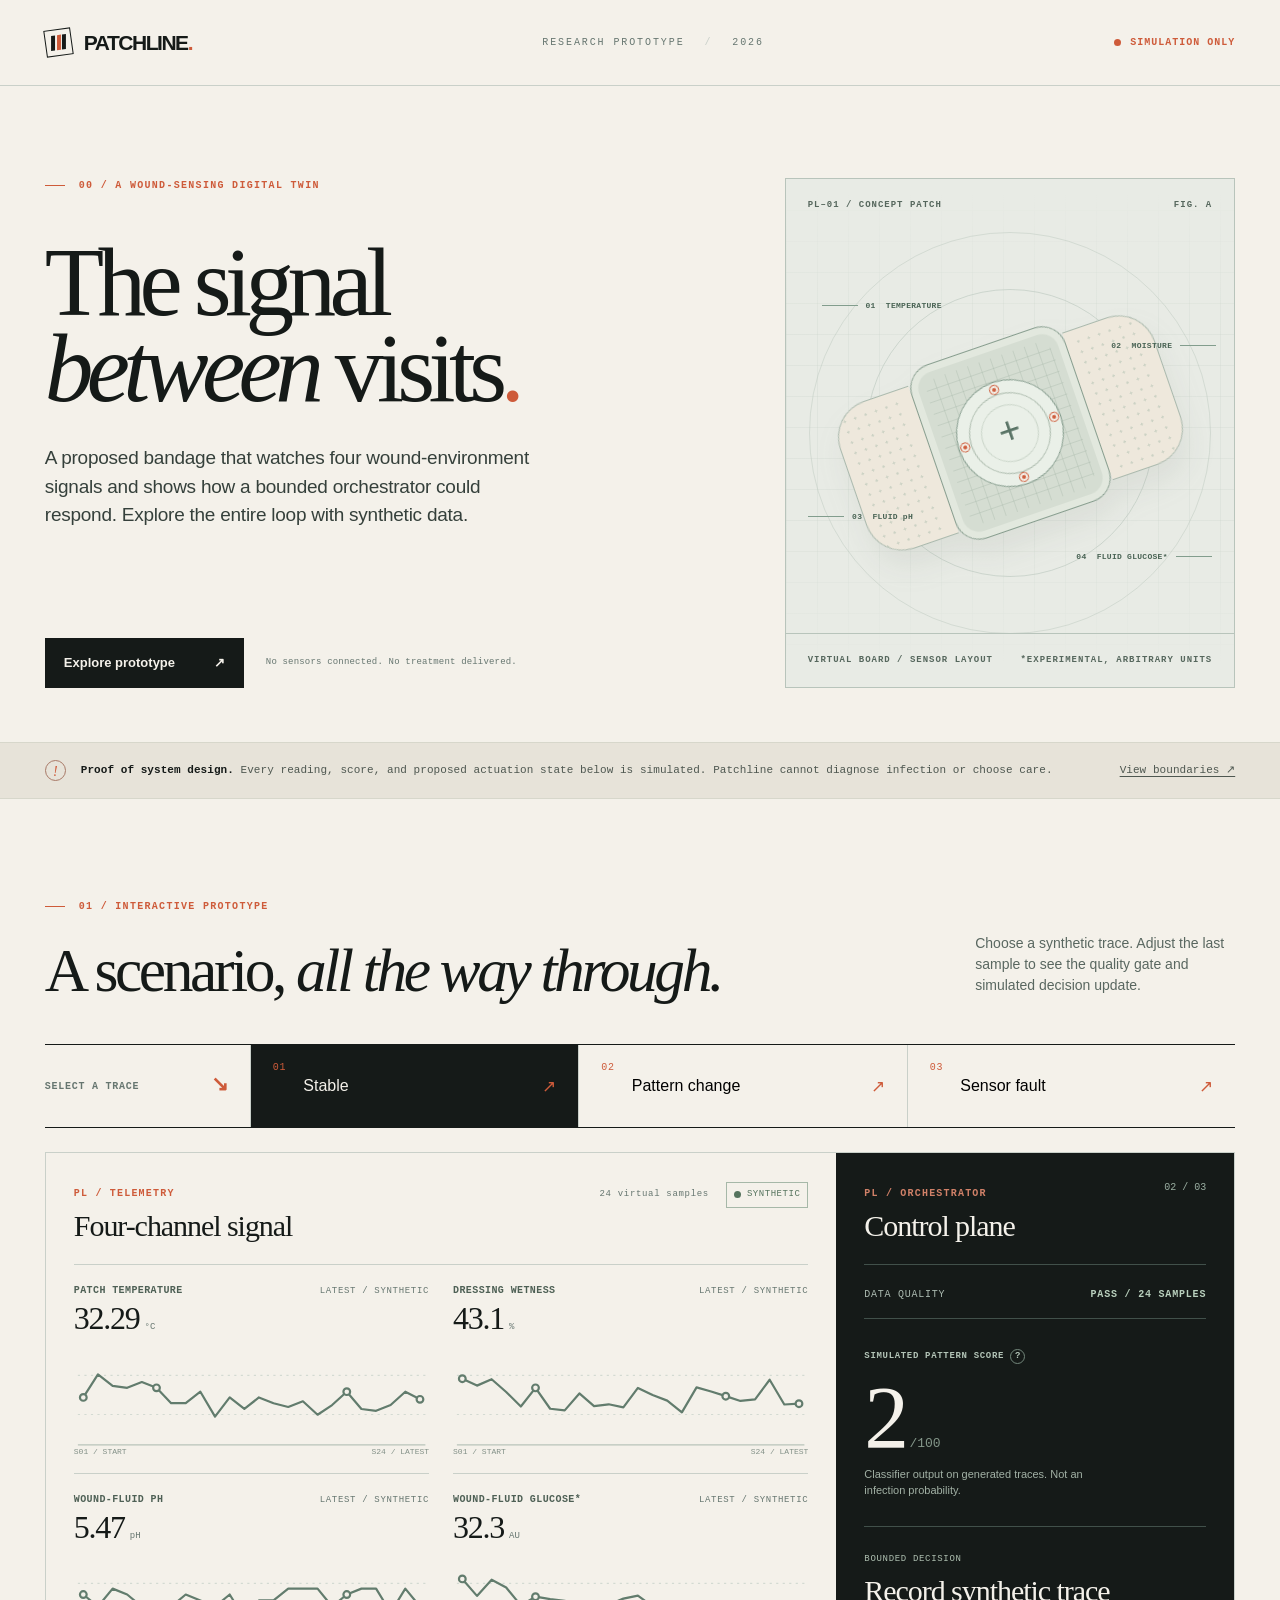
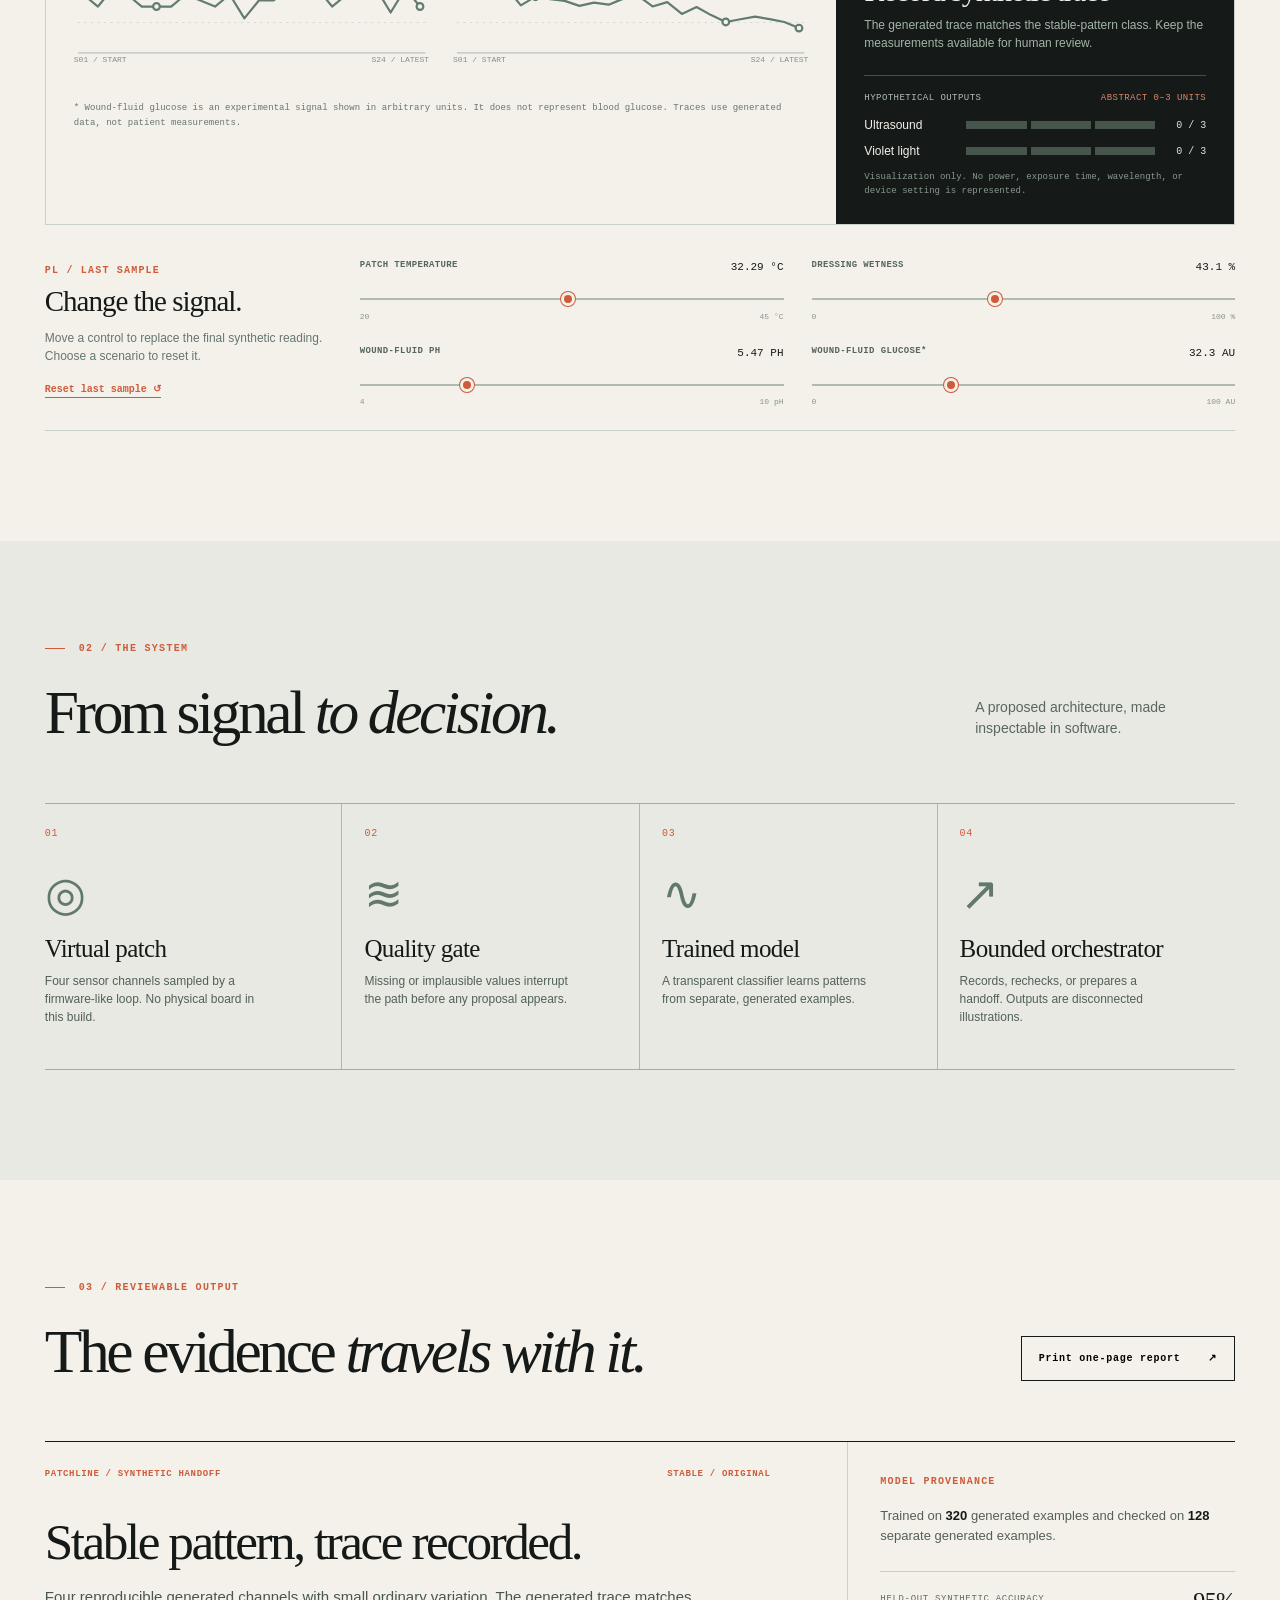
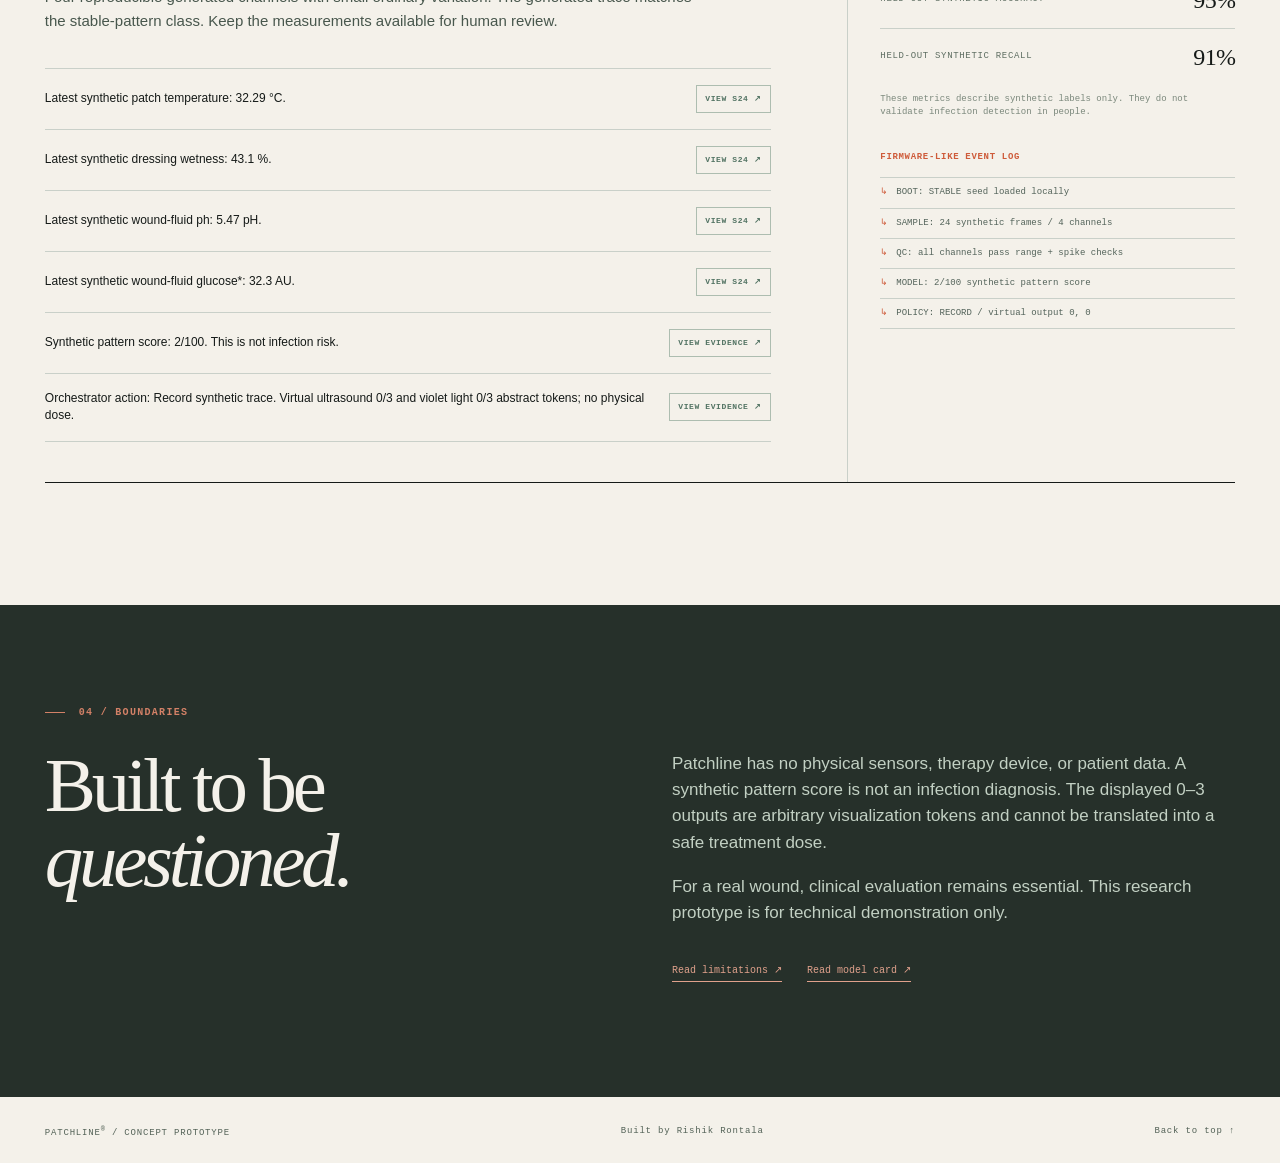
==== index.html @ 511e9a73 "Build Patchline simulated smart bandage prototype" ====
<!doctype html>
<html lang="en">
<head>
  <meta charset="utf-8">
  <meta name="viewport" content="width=device-width, initial-scale=1">
  <meta name="theme-color" content="#f4f1ea">
  <meta name="author" content="Rishik Rontala">
  <meta name="description" content="Patchline is an interactive, synthetic digital twin of a proposed smart bandage. Simulation only; no medical use.">
  <title>Patchline — The signal between visits</title>
  <link rel="stylesheet" href="./styles.css">
  <script type="module" src="./app.js"></script>
</head>
<body>
  <a class="skip-link" href="#main">Skip to prototype</a>
  <div class="page-shell">
    <header class="masthead" aria-label="Site header">
      <a class="brand" href="#top" aria-label="Patchline home"><span class="brand-mark" aria-hidden="true"><i></i><i></i><i></i></span><span>PATCHLINE<span class="brand-dot">.</span></span></a>
      <div class="masthead-center">RESEARCH PROTOTYPE <span aria-hidden="true">/</span> 2026</div>
      <div class="masthead-status"><span class="status-dot" aria-hidden="true"></span> SIMULATION ONLY</div>
    </header>

    <main id="main">
      <section id="top" class="hero" aria-labelledby="hero-title">
        <div class="hero-copy">
          <div class="section-index"><span class="index-bar"></span> 00 / A WOUND-SENSING DIGITAL TWIN</div>
          <h1 id="hero-title">The signal<br><em>between</em> visits<span class="period">.</span></h1>
          <p class="hero-lede">A proposed bandage that watches four wound-environment signals and shows how a bounded orchestrator could respond. Explore the entire loop with synthetic data.</p>
          <div class="hero-action-row">
            <a class="primary-link" href="#prototype">Explore prototype <span aria-hidden="true">↗</span></a>
            <span class="hero-fineprint">No sensors connected. No treatment delivered.</span>
          </div>
        </div>
        <div class="patch-panel" role="img" aria-label="Diagram of a conceptual smart bandage with four virtual sensor channels">
          <div class="patch-panel-head"><span>PL–01 / CONCEPT PATCH</span><span>FIG. A</span></div>
          <div class="patch-visual">
            <div class="patch-label patch-label-t"><span class="callout-line"></span><span>01&nbsp; TEMPERATURE</span></div>
            <div class="patch-label patch-label-m"><span class="callout-line"></span><span>02&nbsp; MOISTURE</span></div>
            <div class="patch-label patch-label-p"><span class="callout-line"></span><span>03&nbsp; FLUID pH</span></div>
            <div class="patch-label patch-label-g"><span class="callout-line"></span><span>04&nbsp; FLUID GLUCOSE*</span></div>
            <div class="patch-shape">
              <div class="patch-wing patch-wing-left"></div>
              <div class="patch-core">
                <div class="patch-core-grid"></div>
                <div class="patch-center">
                  <div class="patch-ring patch-ring-a"></div><div class="patch-ring patch-ring-b"></div>
                  <div class="patch-cross">+</div>
                  <span class="node node-t"></span><span class="node node-m"></span><span class="node node-p"></span><span class="node node-g"></span>
                </div>
              </div>
              <div class="patch-wing patch-wing-right"></div>
            </div>
          </div>
          <div class="patch-panel-foot"><span>VIRTUAL BOARD / SENSOR LAYOUT</span><span>*EXPERIMENTAL, ARBITRARY UNITS</span></div>
        </div>
      </section>

      <div class="safety-band"><span class="safety-sign">!</span><span><strong>Proof of system design.</strong> Every reading, score, and proposed actuation state below is simulated. Patchline cannot diagnose infection or choose care.</span><a href="#boundaries">View boundaries ↗</a></div>

      <section id="prototype" class="prototype-section" aria-labelledby="prototype-title">
        <div class="section-heading">
          <div><div class="section-index"><span class="index-bar"></span> 01 / INTERACTIVE PROTOTYPE</div><h2 id="prototype-title">A scenario, <em>all the way through.</em></h2></div>
          <p>Choose a synthetic trace. Adjust the last sample to see the quality gate and simulated decision update.</p>
        </div>

        <div class="scenario-bar" role="group" aria-label="Synthetic scenario">
          <div class="scenario-label">SELECT A TRACE <span>↘</span></div>
          <div class="scenario-controls">
            <button type="button" class="scenario-button" data-scenario="stable" aria-pressed="true"><span class="scenario-number">01</span><span>Stable</span><span class="scenario-arrow" aria-hidden="true">↗</span></button>
            <button type="button" class="scenario-button" data-scenario="change" aria-pressed="false"><span class="scenario-number">02</span><span>Pattern change</span><span class="scenario-arrow" aria-hidden="true">↗</span></button>
            <button type="button" class="scenario-button" data-scenario="fault" aria-pressed="false"><span class="scenario-number">03</span><span>Sensor fault</span><span class="scenario-arrow" aria-hidden="true">↗</span></button>
          </div>
        </div>

        <div class="workbench">
          <div class="trace-panel">
            <div class="module-header"><div><span class="module-id">PL / TELEMETRY</span><h3>Four-channel signal</h3></div><div class="module-header-right"><span id="sample-count">— samples</span><span class="live-tag"><span></span> SYNTHETIC</span></div></div>
            <div id="trace-grid" class="trace-grid" aria-live="polite"></div>
            <p class="module-caption">* Wound-fluid glucose is an experimental signal shown in arbitrary units. It does not represent blood glucose. Traces use generated data, not patient measurements.</p>
          </div>
          <aside class="decision-panel" aria-labelledby="decision-title">
            <div class="module-header module-header-dark"><div><span class="module-id">PL / ORCHESTRATOR</span><h3 id="decision-title">Control plane</h3></div><span class="decision-step">02 / 03</span></div>
            <div class="quality-row"><span>DATA QUALITY</span><strong id="quality-value">—</strong></div>
            <div class="score-block"><div class="score-label">SIMULATED PATTERN SCORE <button type="button" class="info-button" id="score-info" aria-label="What does simulated pattern score mean?" title="A score trained on synthetic traces; not an infection probability.">?</button></div><div class="score-value"><span id="score-value">—</span><span class="score-denominator">/100</span></div><p id="score-caption">Trained only on generated traces. Not an infection probability.</p></div>
            <div class="decision-outcome"><span class="decision-eyebrow">BOUNDED DECISION</span><h4 id="decision-label">Loading scenario…</h4><p id="decision-rationale">The quality gate runs before the simulated orchestrator.</p></div>
            <div class="virtual-outputs"><div class="virtual-outputs-head"><span>HYPOTHETICAL OUTPUTS</span><span>ABSTRACT 0–3 UNITS</span></div><div class="output-line"><span>Ultrasound</span><div class="level-track" id="ultrasound-track" aria-hidden="true"><i></i><i></i><i></i></div><strong id="ultrasound-value">0 / 3</strong></div><div class="output-line"><span>Violet light</span><div class="level-track" id="violet-track" aria-hidden="true"><i></i><i></i><i></i></div><strong id="violet-value">0 / 3</strong></div><p>Visualization only. No power, exposure time, wavelength, or device setting is represented.</p></div>
          </aside>
        </div>

        <div class="tuning-panel" aria-labelledby="tune-title"><div class="tuning-intro"><span class="module-id">PL / LAST SAMPLE</span><h3 id="tune-title">Change the signal.</h3><p>Move a control to replace the final synthetic reading. Choose a scenario to reset it.</p><button type="button" id="reset-controls" class="text-button">Reset last sample ↺</button></div><div id="manual-controls" class="manual-controls"></div></div>
      </section>

      <section class="pipeline-section" aria-labelledby="pipeline-title"><div class="section-heading compact"><div><div class="section-index"><span class="index-bar"></span> 02 / THE SYSTEM</div><h2 id="pipeline-title">From signal <em>to decision.</em></h2></div><p>A proposed architecture, made inspectable in software.</p></div><div class="pipeline-grid"><div class="pipeline-item"><span class="pipeline-num">01</span><div class="pipeline-icon">◎</div><h3>Virtual patch</h3><p>Four sensor channels sampled by a firmware-like loop. No physical board in this build.</p></div><div class="pipeline-item"><span class="pipeline-num">02</span><div class="pipeline-icon">≋</div><h3>Quality gate</h3><p>Missing or implausible values interrupt the path before any proposal appears.</p></div><div class="pipeline-item"><span class="pipeline-num">03</span><div class="pipeline-icon">∿</div><h3>Trained model</h3><p>A transparent classifier learns patterns from separate, generated examples.</p></div><div class="pipeline-item"><span class="pipeline-num">04</span><div class="pipeline-icon">↗</div><h3>Bounded orchestrator</h3><p>Records, rechecks, or prepares a handoff. Outputs are disconnected illustrations.</p></div></div></section>

      <section class="report-section" id="handoff" aria-labelledby="handoff-title"><div class="section-heading compact"><div><div class="section-index"><span class="index-bar"></span> 03 / REVIEWABLE OUTPUT</div><h2 id="handoff-title">The evidence <em>travels with it.</em></h2></div><button type="button" class="print-button" id="print-report">Print one-page report <span aria-hidden="true">↗</span></button></div><div class="report-layout"><div class="report-main"><div class="report-meta"><span>PATCHLINE / SYNTHETIC HANDOFF</span><span id="report-scenario">SCENARIO —</span></div><h3 id="report-headline">Awaiting scenario</h3><p id="report-summary">The handoff will summarize the generated readings and bounded decision.</p><div class="claim-list" id="claim-list"></div></div><aside class="report-side"><span class="module-id">MODEL PROVENANCE</span><p>Trained on <strong id="train-count">—</strong> generated examples and checked on <strong id="test-count">—</strong> separate generated examples.</p><div class="metric-row"><span>HELD-OUT SYNTHETIC ACCURACY</span><strong id="metric-accuracy">—</strong></div><div class="metric-row"><span>HELD-OUT SYNTHETIC RECALL</span><strong id="metric-recall">—</strong></div><p class="small-muted">These metrics describe synthetic labels only. They do not validate infection detection in people.</p><div class="event-log-title">FIRMWARE-LIKE EVENT LOG</div><ol id="event-log" class="event-log"></ol></aside></div></section>

      <section class="boundaries" id="boundaries"><div class="section-index"><span class="index-bar"></span> 04 / BOUNDARIES</div><div class="boundary-layout"><h2>Built to be<br><em>questioned.</em></h2><div><p>Patchline has no physical sensors, therapy device, or patient data. A synthetic pattern score is not an infection diagnosis. The displayed 0–3 outputs are arbitrary visualization tokens and cannot be translated into a safe treatment dose.</p><p>For a real wound, clinical evaluation remains essential. This research prototype is for technical demonstration only.</p><div class="boundary-links"><a href="./LIMITATIONS.md">Read limitations ↗</a><a href="./MODEL_CARD.md">Read model card ↗</a></div></div></div></section>
    </main>
    <footer class="footer"><span>PATCHLINE<sup>®</sup> / CONCEPT PROTOTYPE</span><span>Built by Rishik Rontala</span><a href="#top">Back to top ↑</a></footer>
  </div>
</body>
</html>
---- styles.css ----
:root{--paper:#f4f1ea;--ink:#151a18;--muted:#667670;--rule:#c9d0c9;--signal:#ce5b3a;--red:#a74236;--green:#627c6d;--panel:#e9eae2;--serif:"Iowan Old Style","Baskerville","Times New Roman",serif;--sans:"Helvetica Neue",Arial,sans-serif;--mono:"SFMono-Regular",Menlo,Monaco,Consolas,monospace}
*{box-sizing:border-box}
html{scroll-behavior:smooth}
body{margin:0;color:var(--ink);background:var(--paper);font-family:var(--sans);-webkit-font-smoothing:antialiased}
button,input{font:inherit}
button{cursor:pointer}
a{color:inherit;text-decoration:none}
a:hover{text-decoration:none}
:focus-visible{outline:2px solid var(--signal);outline-offset:4px}
::selection{background:#d9a690;color:var(--ink)}
.page-shell{max-width:1720px;margin:auto;overflow:hidden}
.skip-link{position:absolute;top:-60px;left:20px;padding:10px;background:var(--ink);color:white;z-index:100}
.skip-link:focus{top:10px}
.masthead{height:86px;padding:0 3.5vw;display:flex;align-items:center;justify-content:space-between;border-bottom:1px solid var(--rule)}
.brand{display:flex;align-items:center;gap:12px;font-family:var(--sans);font-size:21px;font-weight:800;letter-spacing:-.07em}
.brand-dot{color:var(--signal)}
.brand-mark{width:27px;height:27px;border:1px solid var(--ink);display:grid;grid-template-columns:repeat(3,1fr);align-items:center;gap:2px;padding:5px;transform:rotate(-8deg)}
.brand-mark i{background:var(--ink);height:100%;transform:skew(-8deg)}
.brand-mark i:nth-child(2){background:var(--signal)}
.masthead-center,.masthead-status,.section-index,.patch-panel-head,.patch-panel-foot,.hero-fineprint,.safety-band,.scenario-label,.scenario-number,.module-id,.module-header-right,.module-caption,.quality-row,.score-label,.decision-eyebrow,.virtual-outputs-head,.virtual-outputs>p,.pipeline-num,.report-meta,.metric-row,.event-log-title,.small-muted,.footer,.manual-control label,.manual-value,.trace-unit,.trace-meta,.trace-axis,.claim-source,.live-tag,.print-button,.text-button{font-family:var(--mono);font-size:10px;font-weight:500;line-height:1.5;letter-spacing:.075em}
.masthead-center{color:var(--muted);letter-spacing:.19em}
.masthead-center span{padding:0 12px;color:var(--rule)}
.masthead-status{display:flex;align-items:center;gap:9px;color:var(--signal);font-weight:700;letter-spacing:.1em}
.status-dot,.live-tag span{width:7px;height:7px;border-radius:50%;background:currentColor;display:inline-block}
.hero{padding:92px 3.5vw 54px;display:grid;grid-template-columns:minmax(0,1.2fr) minmax(390px,.8fr);gap:5vw;min-height:656px}
.hero-copy{position:relative;display:flex;flex-direction:column;align-items:flex-start;min-width:0}
.section-index{display:flex;align-items:center;gap:14px;color:var(--signal);font-weight:700;letter-spacing:.13em}
.index-bar{display:block;width:20px;height:1px;background:currentColor}
.hero h1{font-family:var(--serif);font-weight:400;font-size:clamp(64px,7.6vw,125px);letter-spacing:-.068em;line-height:.88;margin:47px 0 33px}
.hero h1 em,.section-heading h2 em,.boundary-layout h2 em{font-weight:400}
.period{color:var(--signal)}
.hero-lede{font-size:19px;line-height:1.5;max-width:510px;margin:0;color:#35403b;letter-spacing:-.013em}
.hero-action-row{margin-top:auto;padding-top:44px;display:flex;gap:22px;align-items:center;flex-wrap:wrap}
.primary-link{background:var(--ink);color:var(--paper);padding:17px 19px 18px;min-width:199px;display:flex;justify-content:space-between;align-items:center;font-size:13px;font-weight:600;transition:background .2s ease,transform .2s ease}
.primary-link:hover{background:var(--signal);transform:translateY(-2px)}
.hero-fineprint{color:var(--muted);font-size:9px;letter-spacing:.02em}
.patch-panel{position:relative;min-height:480px;min-width:0;background:#e8ebe5;border:1px solid #b8c4bb;display:flex;flex-direction:column;overflow:hidden}
.patch-panel:before{content:"";position:absolute;inset:0;background-image:linear-gradient(#c7d2c944 1px,transparent 1px),linear-gradient(90deg,#c7d2c944 1px,transparent 1px);background-size:31px 31px;mask-image:linear-gradient(to bottom,transparent 3%,black 30%,black 68%,transparent 95%);pointer-events:none}
.patch-panel-head,.patch-panel-foot{position:relative;z-index:2;display:flex;justify-content:space-between;padding:20px 22px;color:#56675d;font-size:9px;font-weight:700;letter-spacing:.11em}
.patch-panel-foot{margin-top:auto;border-top:1px solid #b8c4bb;align-items:center}
.patch-visual{position:relative;min-height:380px;flex:1;display:flex;align-items:center;justify-content:center}
.patch-visual:before,.patch-visual:after{content:"";position:absolute;border:1px solid #bec9c0;border-radius:50%;width:400px;height:400px;opacity:.5}
.patch-visual:after{width:286px;height:286px;opacity:.65}
.patch-shape{width:clamp(250px,26vw,372px);height:190px;position:relative;display:flex;align-items:center;filter:drop-shadow(0 18px 14px #64736819);transform:rotate(-19deg);z-index:1}
.patch-wing{height:156px;flex:1;background:#eee8dc;border:1px solid #aab9ad;position:relative;z-index:1}
.patch-wing:before{content:"";position:absolute;inset:7px;background-image:radial-gradient(#b9c6b7 1px,transparent 1.1px);background-size:11px 11px;opacity:.65}
.patch-wing-left{border-radius:38px 0 0 38px;border-right:0}
.patch-wing-right{border-radius:0 38px 38px 0;border-left:0}
.patch-core{width:49%;height:184px;flex:none;border-radius:25px;background:#d5ddd2;border:1px solid #879d8e;position:relative;z-index:2;display:flex;align-items:center;justify-content:center;box-shadow:inset 0 0 0 7px #e2e8de}
.patch-core-grid{position:absolute;inset:14px;border-radius:16px;background:repeating-linear-gradient(0deg,transparent 0 11px,#9eb2a150 11px 12px),repeating-linear-gradient(90deg,transparent 0 11px,#9eb2a150 11px 12px)}
.patch-center{width:108px;height:108px;background:#eaf0e8;border:1px solid #809889;border-radius:50%;position:relative;display:flex;align-items:center;justify-content:center}
.patch-ring{position:absolute;border-radius:50%;border:1px solid #a9b8aa;inset:12px}.patch-ring-b{inset:24px;border-color:#cad5c9}
.patch-cross{font-family:var(--mono);font-size:38px;color:#597365;font-weight:200;line-height:1}
.node{position:absolute;width:8px;height:8px;background:var(--signal);border:2px solid #f3f1e9;border-radius:50%;box-shadow:0 0 0 1px var(--signal)}
.node-t{top:3px;left:48px}.node-m{bottom:3px;left:48px}.node-p{left:2px;top:48px}.node-g{right:2px;top:48px}
.patch-label{position:absolute;z-index:3;display:flex;gap:8px;align-items:center;color:#496354;font-family:var(--mono);font-size:8px;font-weight:700;letter-spacing:.035em;white-space:nowrap}
.callout-line{width:36px;height:1px;background:#829d8d}
.patch-label-t{top:17%;left:8%}.patch-label-m{top:27%;right:4%;flex-direction:row-reverse}.patch-label-p{bottom:28%;left:5%}.patch-label-g{bottom:18%;right:5%;flex-direction:row-reverse}
.safety-band{padding:17px 3.5vw;display:flex;align-items:center;gap:15px;background:#e7e3d9;border-top:1px solid #d7d7cb;border-bottom:1px solid #d7d7cb;color:#4e5750;letter-spacing:.005em;font-size:11px}
.safety-band strong{color:var(--ink)}.safety-band a{margin-left:auto;text-decoration:underline;text-underline-offset:3px;white-space:nowrap}.safety-sign{font-family:var(--serif);font-style:italic;border:1px solid #a87967;color:var(--signal);border-radius:50%;width:21px;height:21px;display:grid;place-items:center;flex:none;font-size:14px}
.prototype-section,.pipeline-section,.report-section,.boundaries{padding:100px 3.5vw 110px}
.section-heading{display:flex;justify-content:space-between;gap:30px;align-items:end;margin-bottom:44px}
.section-heading h2,.boundary-layout h2{font-family:var(--serif);font-size:clamp(42px,4.8vw,74px);font-weight:400;letter-spacing:-.055em;line-height:.98;margin:26px 0 0}
.section-heading>p{max-width:260px;color:#596760;font-size:14px;line-height:1.5;margin:0 0 4px}
.scenario-bar{display:grid;grid-template-columns:205px 1fr;border-top:1px solid var(--ink);border-bottom:1px solid var(--ink)}
.scenario-label{display:flex;align-items:center;justify-content:space-between;padding:0 20px 0 0;color:var(--muted);font-weight:700}.scenario-label span{font-size:21px;color:var(--signal)}
.scenario-controls{display:grid;grid-template-columns:repeat(3,1fr)}
.scenario-button{border:0;border-left:1px solid var(--rule);border-radius:0;background:transparent;min-height:82px;padding:15px 22px;display:flex;align-items:center;gap:17px;text-align:left;font-size:16px;font-weight:500;transition:background .2s ease,color .2s ease}
.scenario-button:hover{background:#ebe9e0}.scenario-button[aria-pressed="true"]{background:var(--ink);color:var(--paper)}
.scenario-number{color:var(--signal);align-self:flex-start}.scenario-arrow{margin-left:auto;font-size:17px;color:var(--signal)}
.workbench{display:grid;grid-template-columns:minmax(0,1.53fr) minmax(355px,.77fr);margin-top:24px;border:1px solid var(--rule);min-height:550px}
.trace-panel{padding:29px 28px 20px;min-width:0}
.module-header{display:flex;justify-content:space-between;align-items:start;gap:12px;padding-bottom:22px;border-bottom:1px solid var(--rule)}
.module-id{color:var(--signal);font-weight:700;letter-spacing:.12em}
.module-header h3,.tuning-intro h3{font-family:var(--serif);font-size:30px;letter-spacing:-.035em;line-height:1.1;margin:8px 0 0;font-weight:400}
.module-header-right{display:flex;align-items:center;gap:17px;color:var(--muted);font-size:9px;white-space:nowrap}
.live-tag{border:1px solid #a6b8a8;color:#55735d;padding:5px 7px;display:inline-flex;align-items:center;gap:6px;letter-spacing:.06em;font-size:9px}
.trace-grid{display:grid;grid-template-columns:repeat(2,minmax(0,1fr));gap:0 24px}
.trace-card{padding:20px 0 15px;border-bottom:1px solid var(--rule);min-width:0}
.trace-card:nth-last-child(-n+2){border-bottom:0}
.trace-head{display:flex;align-items:start;justify-content:space-between;gap:8px}
.trace-name{font-family:var(--mono);font-size:10px;color:#4e6055;letter-spacing:.04em;text-transform:uppercase;font-weight:700}
.trace-reading{font-family:var(--serif);font-size:32px;letter-spacing:-.04em;line-height:1;margin-top:6px;display:flex;align-items:baseline;gap:5px;font-variant-numeric:tabular-nums}
.trace-unit{font-size:9px;color:var(--muted);letter-spacing:.02em}
.trace-meta{color:var(--muted);font-size:9px;white-space:nowrap;text-align:right}
.trace-svg{display:block;width:100%;height:101px;margin-top:10px;overflow:visible}
.trace-gridline{stroke:#d3dad2;stroke-width:1;stroke-dasharray:2 4}.trace-baseline{stroke:#b9c4ba;stroke-width:1}.trace-path{fill:none;stroke:var(--green);stroke-width:2.2;stroke-linecap:round;stroke-linejoin:round;vector-effect:non-scaling-stroke}.trace-card.is-changing .trace-path{stroke:var(--signal)}.trace-card.is-fault .trace-path{stroke:var(--red);stroke-dasharray:3 4}.trace-point{fill:var(--paper);stroke:var(--green);stroke-width:2}.trace-point.is-highlighted,.trace-card.is-changing .trace-point{stroke:var(--signal)}.trace-point.is-highlighted{r:5;stroke-width:3}.trace-gap{fill:var(--red)}
.trace-axis{display:flex;justify-content:space-between;color:#829087;font-size:8px;letter-spacing:0}
.module-caption{font-size:9px;color:var(--muted);margin:20px 0 0;letter-spacing:0;line-height:1.6}
.decision-panel{background:var(--ink);color:var(--paper);padding:29px 28px 26px;min-width:0;display:flex;flex-direction:column}
.module-header-dark{border-color:#41504a}.module-header-dark .module-id{color:#d18168}.decision-step{font-family:var(--mono);font-size:10px;color:#9aafa2}
.quality-row{margin:22px 0 0;padding-bottom:16px;border-bottom:1px solid #41504a;display:flex;justify-content:space-between;color:#abbab0;font-size:10px}.quality-row strong{color:#b9d0bd;font-size:10px;letter-spacing:.08em}.decision-panel.is-fault .quality-row strong{color:#eca291}
.score-block{padding-top:30px}.score-label{color:#b3c4b7;display:flex;align-items:center;gap:6px;font-size:9px;font-weight:700}.info-button{width:15px;height:15px;border:1px solid #73877b;background:none;color:#b3c4b7;border-radius:50%;padding:0;font-size:9px;line-height:13px}.info-button:hover{background:#324039}.score-value{font-family:var(--serif);font-size:clamp(74px,7vw,110px);letter-spacing:-.075em;line-height:1;margin:8px 0 0;font-variant-numeric:tabular-nums;white-space:nowrap}.score-denominator{font-family:var(--mono);font-size:13px;letter-spacing:0;color:#84978a;margin-left:7px}.score-block p{font-size:11px;line-height:1.5;color:#a2b1a5;margin:4px 0 0;max-width:260px}
.decision-outcome{margin-top:27px;border-top:1px solid #41504a;padding-top:20px}.decision-eyebrow{color:#afc0b1;font-size:9px}.decision-outcome h4{font-family:var(--serif);font-size:30px;font-weight:400;line-height:1.05;letter-spacing:-.035em;margin:9px 0}.decision-outcome p{font-size:12px;color:#a4b5a8;line-height:1.5;margin:0}
.virtual-outputs{margin-top:auto;padding-top:23px}.virtual-outputs-head{border-top:1px solid #41504a;padding-top:16px;margin-bottom:13px;display:flex;justify-content:space-between;gap:8px;color:#b0c0b3;font-size:9px;letter-spacing:.05em}.virtual-outputs-head span:last-child{color:#d8876c}.output-line{display:grid;grid-template-columns:92px 1fr 41px;gap:10px;align-items:center;margin:12px 0;font-size:12px}.output-line strong{font-family:var(--mono);font-size:10px;text-align:right;font-weight:500;color:#d8e4d9}.level-track{display:flex;gap:4px}.level-track i{height:8px;flex:1;background:#46564c;display:block}.level-track i.on{background:var(--signal)}.virtual-outputs>p{color:#88998d;font-size:9px;letter-spacing:0;line-height:1.5;margin:13px 0 0}
.tuning-panel{display:grid;grid-template-columns:280px 1fr;gap:35px;padding:34px 0 0;border-bottom:1px solid var(--rule)}
.tuning-intro h3{font-size:29px}.tuning-intro p{font-size:12px;color:var(--muted);line-height:1.5;margin:11px 0 13px}.text-button{padding:0;border:0;border-bottom:1px solid var(--signal);background:none;color:var(--signal);font-weight:700;letter-spacing:0;line-height:1.5}.text-button:hover{color:var(--ink);border-color:var(--ink)}
.manual-controls{display:grid;grid-template-columns:repeat(2,minmax(0,1fr));gap:0 28px}.manual-control{padding:0 0 24px}.manual-control label{display:flex;justify-content:space-between;gap:10px;font-size:9px;color:#56665c;letter-spacing:.04em;text-transform:uppercase;font-weight:700}.manual-value{font-size:11px;color:var(--ink);white-space:nowrap;letter-spacing:0}.manual-control input[type="range"]{appearance:none;width:100%;height:17px;margin:15px 0 4px;background:transparent;cursor:pointer}.manual-control input[type="range"]::-webkit-slider-runnable-track{height:2px;background:#aebcb0}.manual-control input[type="range"]::-moz-range-track{height:2px;background:#aebcb0}.manual-control input[type="range"]::-webkit-slider-thumb{appearance:none;width:14px;height:14px;border-radius:50%;background:var(--signal);border:3px solid var(--paper);box-shadow:0 0 0 1px var(--signal);margin-top:-6px}.manual-control input[type="range"]::-moz-range-thumb{width:9px;height:9px;border-radius:50%;background:var(--signal);border:3px solid var(--paper);box-shadow:0 0 0 1px var(--signal)}.range-ends{display:flex;justify-content:space-between;color:#89968b;font-family:var(--mono);font-size:8px}
.pipeline-section{background:#e7e9e2}.section-heading.compact{margin-bottom:60px}.pipeline-grid{display:grid;grid-template-columns:repeat(4,1fr);border-top:1px solid #9eaea1;border-bottom:1px solid #9eaea1}.pipeline-item{min-height:265px;padding:18px 22px 25px;border-right:1px solid #acb9ad;position:relative}.pipeline-item:first-child{padding-left:0}.pipeline-item:last-child{border-right:0}.pipeline-num{color:var(--signal);font-size:10px}.pipeline-icon{font-family:var(--serif);font-size:47px;line-height:1;color:#61786a;margin-top:30px;height:51px}.pipeline-item h3{font-family:var(--serif);font-size:25px;font-weight:400;letter-spacing:-.025em;margin:13px 0 9px}.pipeline-item p{font-size:12px;color:#526158;line-height:1.5;max-width:210px;margin:0}
.report-section{padding-bottom:122px}.print-button{background:transparent;border:1px solid var(--ink);padding:14px 17px;font-size:10px;font-weight:700;white-space:nowrap;display:flex;gap:28px}.print-button:hover{background:var(--ink);color:var(--paper)}
.report-layout{display:grid;grid-template-columns:1.35fr .65fr;border-top:1px solid var(--ink);border-bottom:1px solid var(--ink)}.report-main{padding:26px 6vw 40px 0;border-right:1px solid var(--rule)}.report-meta{display:flex;justify-content:space-between;gap:20px;color:var(--signal);font-size:9px;font-weight:700}.report-main h3{font-family:var(--serif);font-size:clamp(36px,4vw,62px);font-weight:400;letter-spacing:-.048em;line-height:1.05;margin:34px 0 16px}.report-main>p{max-width:670px;font-size:15px;color:#48574d;line-height:1.6;margin:0 0 35px}.claim-list{display:flex;flex-direction:column;border-top:1px solid var(--rule)}.claim-row{padding:16px 0;border-bottom:1px solid var(--rule);display:grid;grid-template-columns:1fr auto;gap:16px;align-items:center}.claim-row>span{font-size:12px;line-height:1.45}.claim-source{padding:7px 8px;border:1px solid #adbdb0;background:transparent;color:#527363;font-size:8px;font-weight:700;white-space:nowrap}.claim-source:hover,.claim-source:focus-visible{background:var(--green);color:white}.report-side{padding:28px 0 30px 32px}.report-side>p{font-size:13px;line-height:1.55;color:#536057;margin:17px 0 25px}.report-side>p strong{color:var(--ink)}.metric-row{border-top:1px solid var(--rule);padding:10px 0;display:flex;justify-content:space-between;gap:12px;align-items:center;color:#5d6d61;font-size:9px}.metric-row strong{font-family:var(--serif);font-size:24px;font-weight:400;letter-spacing:-.03em;color:var(--ink)}.report-side .small-muted{margin:8px 0 31px;color:#7b887c;font-size:9px;line-height:1.5;letter-spacing:0}.event-log-title{font-weight:700;color:var(--signal);font-size:9px}.event-log{list-style:none;padding:0;margin:13px 0 0;border-top:1px solid var(--rule)}.event-log li{padding:8px 0;border-bottom:1px solid var(--rule);font-family:var(--mono);font-size:9px;line-height:1.45;color:#53635a}.event-log li:before{content:"↳";color:var(--signal);padding-right:8px}
.boundaries{background:#26302a;color:var(--paper);padding-bottom:115px}.boundaries .section-index{color:#d38167}.boundary-layout{display:grid;grid-template-columns:1fr 1fr;gap:5vw;align-items:start}.boundary-layout h2{font-size:clamp(65px,6vw,100px);margin-top:28px}.boundary-layout>div{padding-top:31px}.boundary-layout p{font-size:17px;color:#c2d0c3;line-height:1.55;margin:0 0 18px;max-width:570px}.boundary-links{display:flex;gap:25px;margin-top:37px}.boundary-links a{font-family:var(--mono);font-size:10px;color:#e0a18c;border-bottom:1px solid #e0a18c;padding-bottom:5px}.boundary-links a:hover{color:white;border-color:white}.footer{display:flex;justify-content:space-between;gap:20px;align-items:center;padding:27px 3.5vw;font-size:9px;color:#536257;letter-spacing:.09em}.footer sup{font-size:7px}.footer a:hover{color:var(--signal)}
@media(max-width:1100px){.hero{grid-template-columns:1fr .83fr;gap:2.5vw}.hero h1{font-size:clamp(56px,7vw,88px)}.patch-label{font-size:7px}.patch-label .callout-line{width:22px}.workbench{grid-template-columns:1.3fr .8fr}.trace-grid{gap:0 14px}.scenario-bar{grid-template-columns:150px 1fr}.scenario-button{gap:7px;padding:12px 14px;font-size:14px}}
@media(max-width:850px){.masthead-center{display:none}.hero{grid-template-columns:1fr;min-height:auto;padding-top:65px}.hero-copy{min-height:470px}.hero h1{font-size:clamp(66px,12vw,105px)}.patch-panel{min-height:420px}.workbench{grid-template-columns:1fr}.decision-panel{min-height:420px}.score-value{font-size:94px}.decision-panel{display:grid;grid-template-columns:1fr 1fr;gap:0 28px}.decision-panel .module-header,.decision-panel .quality-row{grid-column:1/-1}.decision-panel .virtual-outputs{grid-column:1/-1}.score-block{padding-top:24px}.decision-outcome{margin-top:24px}.tuning-panel{grid-template-columns:1fr;gap:22px}.pipeline-grid{grid-template-columns:repeat(2,1fr)}.pipeline-item:nth-child(2){border-right:0}.pipeline-item:nth-child(-n+2){border-bottom:1px solid #acb9ad}.report-layout{grid-template-columns:1fr}.report-main{border-right:0;border-bottom:1px solid var(--rule);padding-right:0}.report-side{padding-left:0}.boundary-layout{gap:20px}}
@media(max-width:620px){.masthead{height:66px;padding:0 20px}.brand{font-size:19px}.masthead-status{font-size:8px}.hero{padding:53px 20px 32px;grid-template-columns:minmax(0,1fr)}.hero-copy{min-height:430px}.hero h1{font-size:clamp(49px,13.5vw,72px);margin:40px 0 24px}.hero-lede{font-size:16px}.hero-action-row{gap:14px;padding-top:30px}.hero-fineprint{width:100%}.patch-panel{min-height:365px}.patch-visual{min-height:300px}.patch-shape{height:150px;width:270px}.patch-wing{height:120px}.patch-core{height:147px}.patch-label{font-size:6px}.patch-label-t{top:13%;left:4%}.patch-label-m{top:22%;right:3%}.patch-label-p{bottom:23%;left:2%}.patch-label-g{bottom:12%;right:2%}.patch-label .callout-line{width:13px}.patch-panel-head,.patch-panel-foot{padding:14px;font-size:7px}.safety-band{padding:15px 20px;align-items:start;flex-wrap:wrap;font-size:10px}.safety-band a{margin-left:35px}.prototype-section,.pipeline-section,.report-section,.boundaries{padding:72px 20px 78px}.section-heading{display:block;margin-bottom:31px}.section-heading h2{font-size:clamp(45px,11vw,68px)}.section-heading>p{margin:20px 0 0;max-width:340px}.scenario-bar{display:block}.scenario-label{height:40px}.scenario-controls{display:block}.scenario-button{width:100%;min-height:59px;border-left:0;border-top:1px solid var(--rule);font-size:14px}.scenario-number{align-self:center}.workbench{margin-top:15px}.trace-panel,.decision-panel{padding:22px 19px}.trace-grid{grid-template-columns:1fr}.trace-card:nth-last-child(2){border-bottom:1px solid var(--rule)}.trace-svg{height:86px}.module-header-right{gap:7px}.module-header h3{font-size:27px}.decision-panel{display:block}.decision-outcome{border-top:1px solid #41504a;margin-top:24px;padding-top:20px}.virtual-outputs{margin-top:25px}.manual-controls{grid-template-columns:1fr}.manual-control{padding-bottom:17px}.tuning-panel{padding-top:28px}.pipeline-grid{grid-template-columns:1fr}.pipeline-item{min-height:190px;border-right:0;border-bottom:1px solid #acb9ad;padding:14px 0 22px}.pipeline-item:last-child{border-bottom:0}.pipeline-icon{font-size:33px;height:35px;margin-top:16px}.pipeline-item h3{margin-top:5px}.pipeline-item p{max-width:340px}.section-heading.compact{margin-bottom:35px}.print-button{margin-top:28px}.report-main h3{font-size:42px}.report-meta{font-size:8px}.claim-row{grid-template-columns:1fr}.claim-source{justify-self:start}.boundary-layout{grid-template-columns:1fr}.boundary-layout h2{font-size:66px}.boundary-layout>div{padding-top:12px}.boundary-layout p{font-size:15px}.footer{padding:23px 20px;flex-wrap:wrap;gap:10px}.footer span:nth-child(2){order:3;width:100%}}
@media(prefers-reduced-motion:reduce){html{scroll-behavior:auto}*,*:before,*:after{animation-duration:.01ms!important;transition-duration:.01ms!important}}
@media(max-width:620px){.module-header-right{flex-direction:column;align-items:flex-end;gap:5px}.module-header h3{max-width:200px}}
@media print{@page{size:A4;margin:12mm}html,body{background:#fff;color:#000}body{font-size:9pt}.page-shell{overflow:visible}.masthead,.hero,.safety-band,.prototype-section,.pipeline-section,.boundaries,.footer,.section-heading .print-button{display:none!important}.report-section{display:block!important;padding:0!important}.report-section .section-heading{margin:0 0 8mm!important}.report-section .section-index{font-size:7pt}.report-section h2{font-size:28pt!important;margin:5mm 0!important}.report-layout{display:grid!important;grid-template-columns:1.25fr .75fr!important}.report-main{padding:6mm 7mm 0 0!important;border-right:1px solid #bbb!important;border-bottom:0!important}.report-main h3{font-size:25pt!important;margin:8mm 0 4mm!important}.report-main>p{font-size:9pt!important;margin-bottom:8mm!important}.report-side{padding:6mm 0 0 6mm!important}.report-side>p{font-size:8pt!important}.claim-row{display:grid!important;grid-template-columns:1fr auto!important;padding:3mm 0!important}.claim-source{border:0!important;padding:0!important;font-size:6pt!important}.report-section,.report-layout,.report-main,.report-side{break-inside:avoid}.event-log li{font-size:7pt}.report-section:after{content:"Patchline is a synthetic system-design demonstration. It is not a medical device or a treatment recommendation. Built by Rishik Rontala.";display:block;font-family:var(--mono);font-size:6pt;margin-top:12mm;color:#555;border-top:1px solid #aaa;padding-top:3mm}}
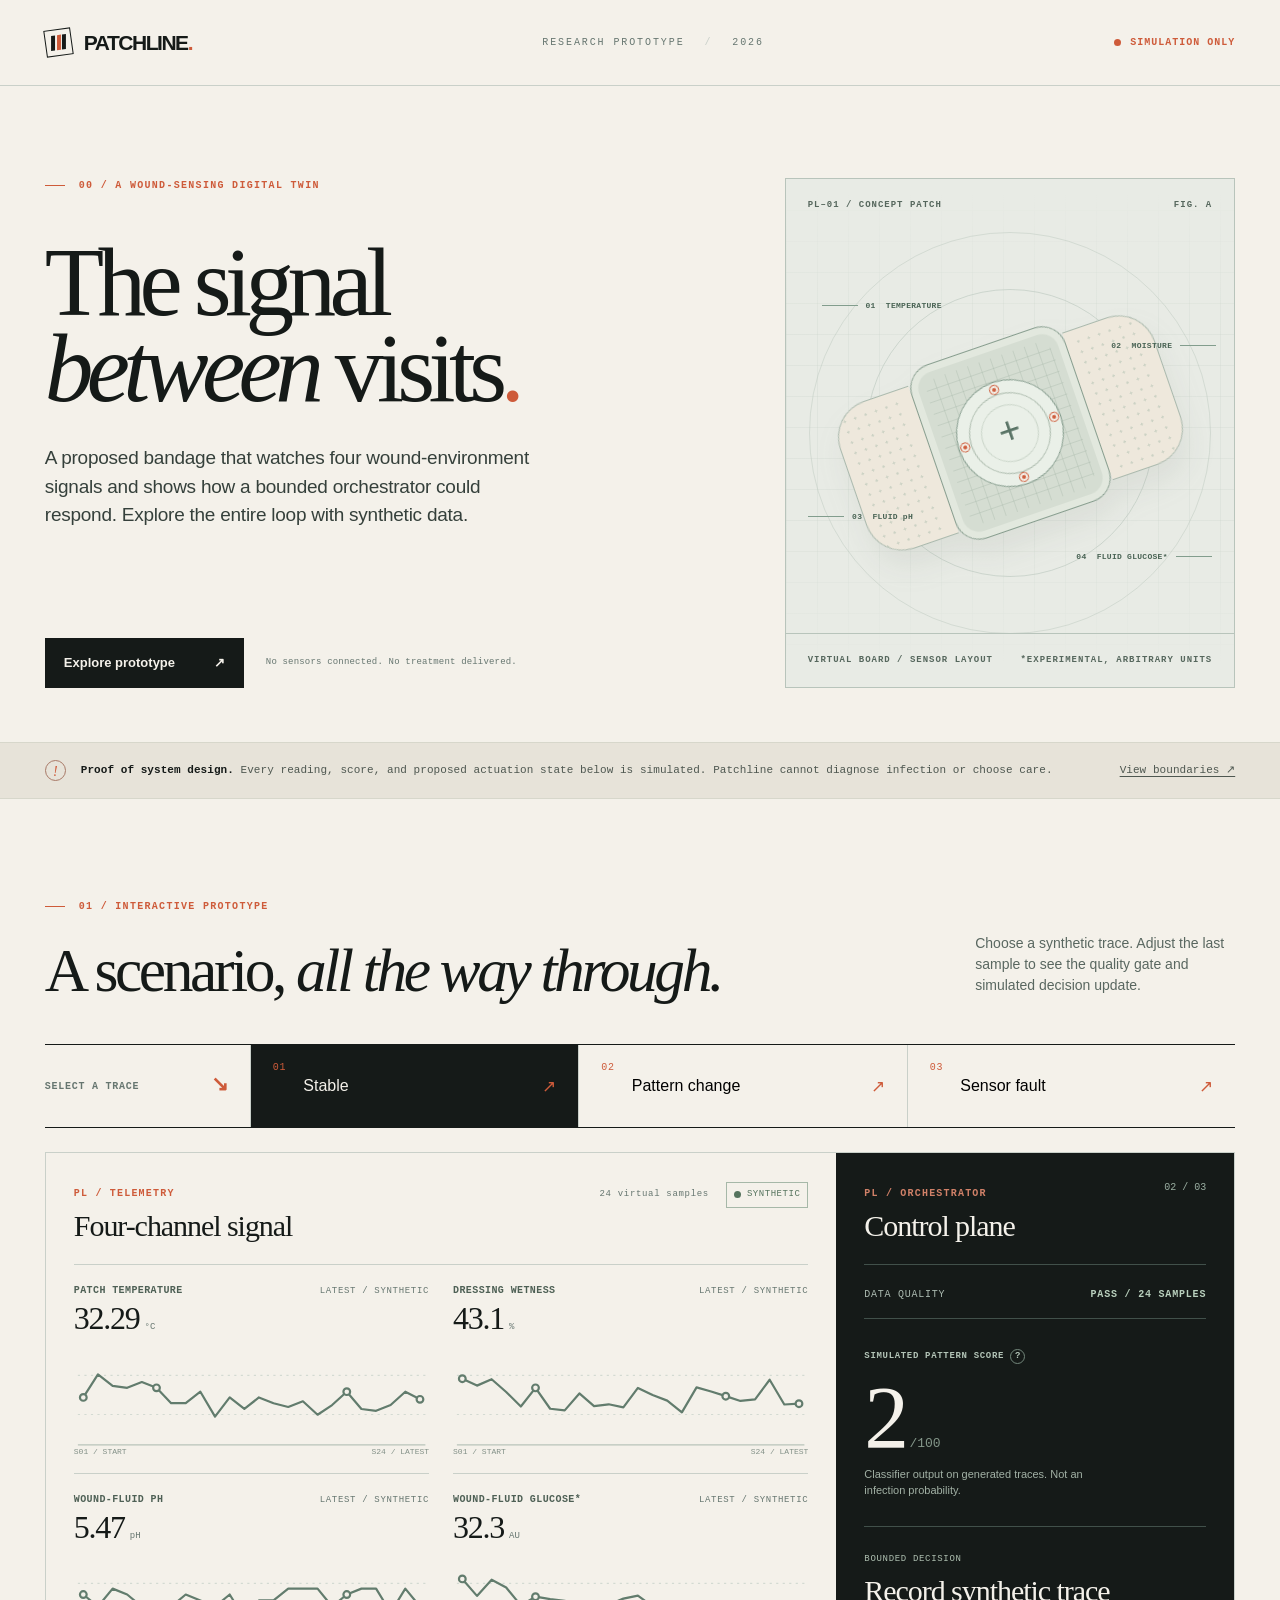
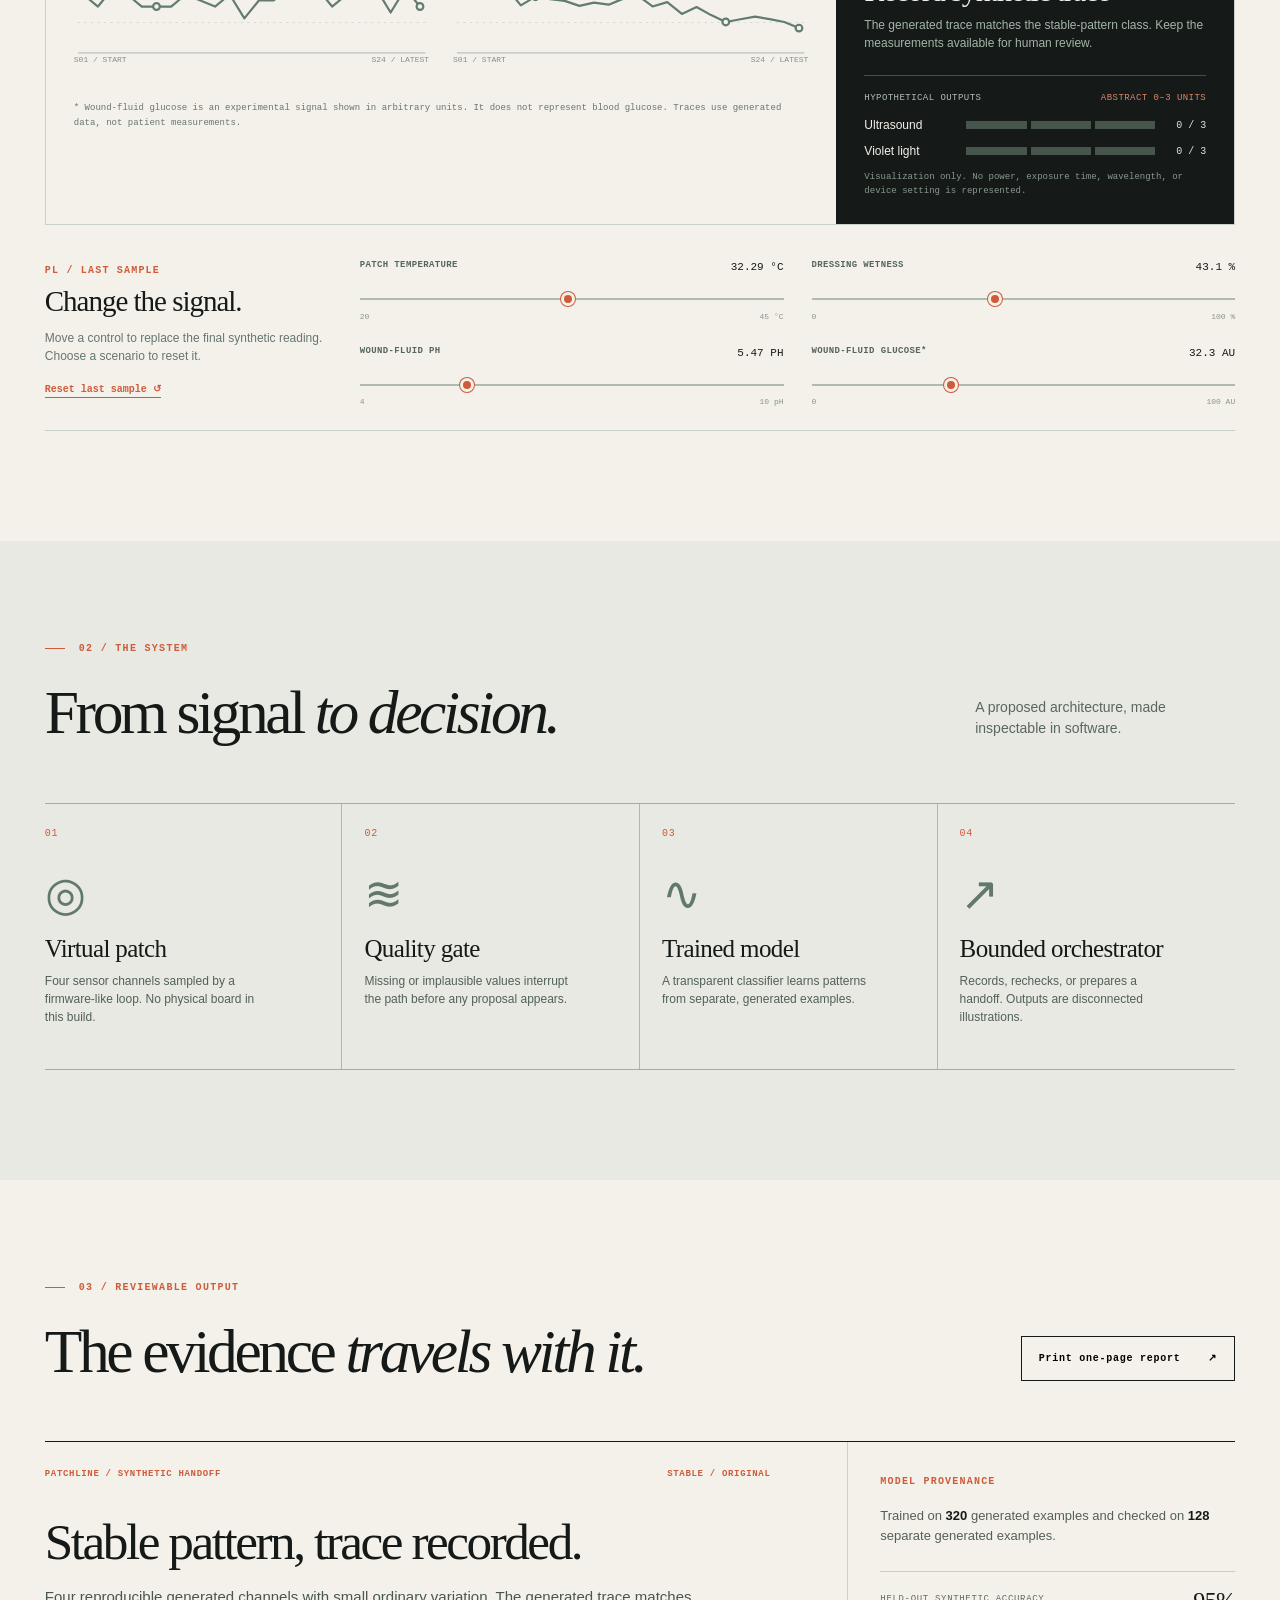
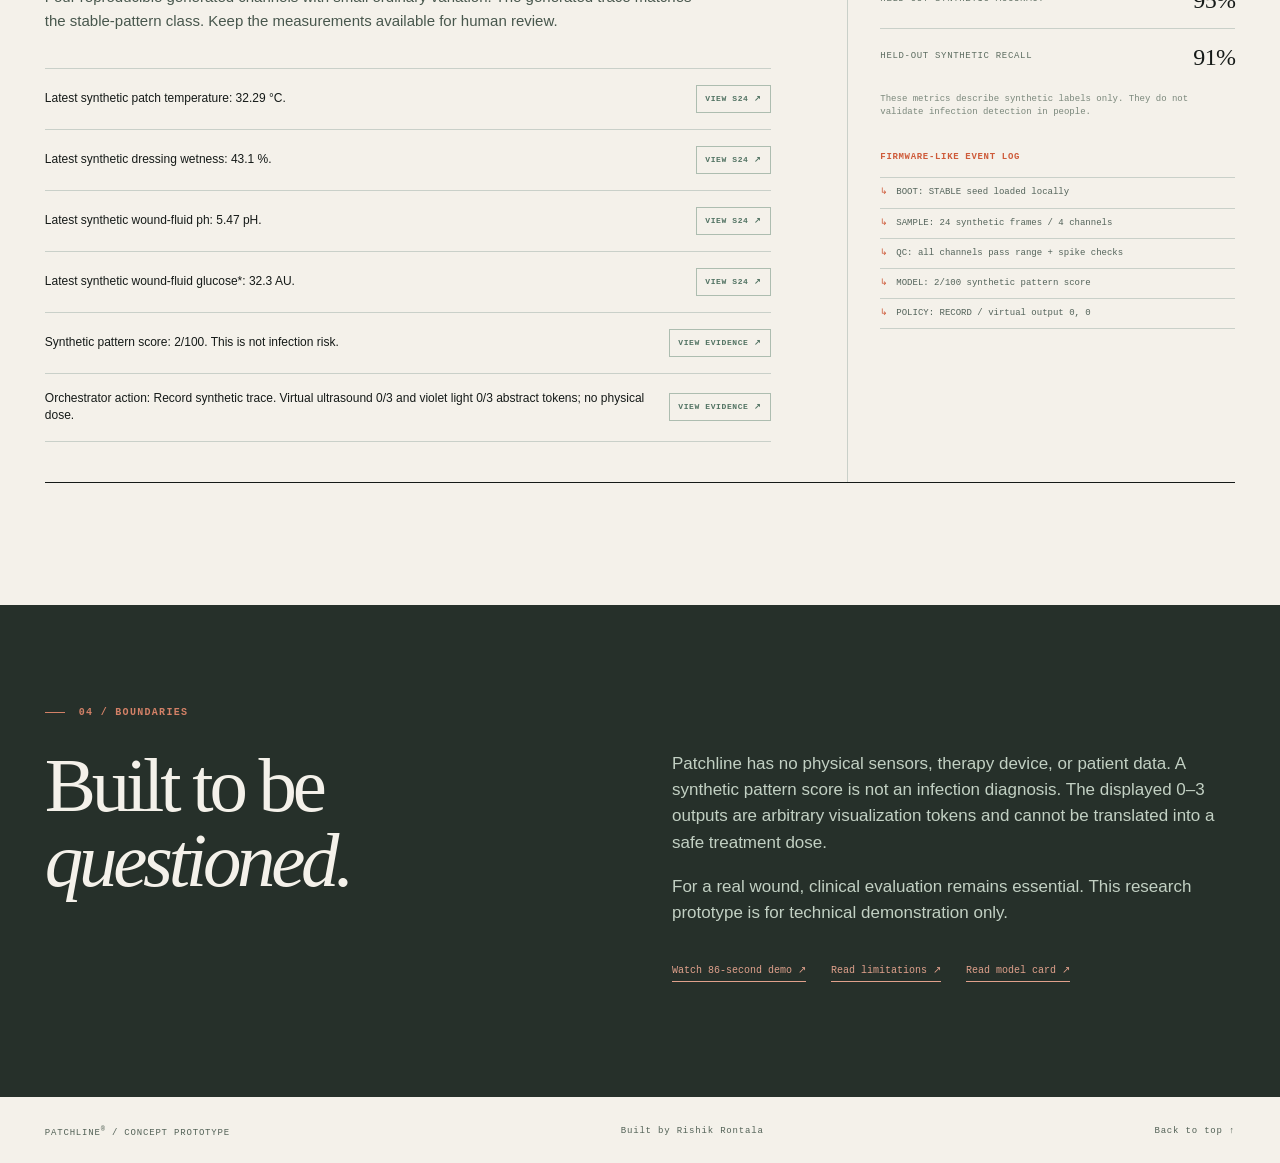
==== commit c1326ab3: "Add public demo links and complete code PDF" ====
--- a/index.html
+++ b/index.html
@@ -93,7 +93,7 @@
 
       <section class="report-section" id="handoff" aria-labelledby="handoff-title"><div class="section-heading compact"><div><div class="section-index"><span class="index-bar"></span> 03 / REVIEWABLE OUTPUT</div><h2 id="handoff-title">The evidence <em>travels with it.</em></h2></div><button type="button" class="print-button" id="print-report">Print one-page report <span aria-hidden="true">↗</span></button></div><div class="report-layout"><div class="report-main"><div class="report-meta"><span>PATCHLINE / SYNTHETIC HANDOFF</span><span id="report-scenario">SCENARIO —</span></div><h3 id="report-headline">Awaiting scenario</h3><p id="report-summary">The handoff will summarize the generated readings and bounded decision.</p><div class="claim-list" id="claim-list"></div></div><aside class="report-side"><span class="module-id">MODEL PROVENANCE</span><p>Trained on <strong id="train-count">—</strong> generated examples and checked on <strong id="test-count">—</strong> separate generated examples.</p><div class="metric-row"><span>HELD-OUT SYNTHETIC ACCURACY</span><strong id="metric-accuracy">—</strong></div><div class="metric-row"><span>HELD-OUT SYNTHETIC RECALL</span><strong id="metric-recall">—</strong></div><p class="small-muted">These metrics describe synthetic labels only. They do not validate infection detection in people.</p><div class="event-log-title">FIRMWARE-LIKE EVENT LOG</div><ol id="event-log" class="event-log"></ol></aside></div></section>
 
-      <section class="boundaries" id="boundaries"><div class="section-index"><span class="index-bar"></span> 04 / BOUNDARIES</div><div class="boundary-layout"><h2>Built to be<br><em>questioned.</em></h2><div><p>Patchline has no physical sensors, therapy device, or patient data. A synthetic pattern score is not an infection diagnosis. The displayed 0–3 outputs are arbitrary visualization tokens and cannot be translated into a safe treatment dose.</p><p>For a real wound, clinical evaluation remains essential. This research prototype is for technical demonstration only.</p><div class="boundary-links"><a href="./LIMITATIONS.md">Read limitations ↗</a><a href="./MODEL_CARD.md">Read model card ↗</a></div></div></div></section>
+      <section class="boundaries" id="boundaries"><div class="section-index"><span class="index-bar"></span> 04 / BOUNDARIES</div><div class="boundary-layout"><h2>Built to be<br><em>questioned.</em></h2><div><p>Patchline has no physical sensors, therapy device, or patient data. A synthetic pattern score is not an infection diagnosis. The displayed 0–3 outputs are arbitrary visualization tokens and cannot be translated into a safe treatment dose.</p><p>For a real wound, clinical evaluation remains essential. This research prototype is for technical demonstration only.</p><div class="boundary-links"><a href="./demo.html">Watch 86-second demo ↗</a><a href="./LIMITATIONS.md">Read limitations ↗</a><a href="./MODEL_CARD.md">Read model card ↗</a></div></div></div></section>
     </main>
     <footer class="footer"><span>PATCHLINE<sup>®</sup> / CONCEPT PROTOTYPE</span><span>Built by Rishik Rontala</span><a href="#top">Back to top ↑</a></footer>
   </div>
--- a/styles.css
+++ b/styles.css
@@ -99,7 +99,7 @@
 .pipeline-section{background:#e7e9e2}.section-heading.compact{margin-bottom:60px}.pipeline-grid{display:grid;grid-template-columns:repeat(4,1fr);border-top:1px solid #9eaea1;border-bottom:1px solid #9eaea1}.pipeline-item{min-height:265px;padding:18px 22px 25px;border-right:1px solid #acb9ad;position:relative}.pipeline-item:first-child{padding-left:0}.pipeline-item:last-child{border-right:0}.pipeline-num{color:var(--signal);font-size:10px}.pipeline-icon{font-family:var(--serif);font-size:47px;line-height:1;color:#61786a;margin-top:30px;height:51px}.pipeline-item h3{font-family:var(--serif);font-size:25px;font-weight:400;letter-spacing:-.025em;margin:13px 0 9px}.pipeline-item p{font-size:12px;color:#526158;line-height:1.5;max-width:210px;margin:0}
 .report-section{padding-bottom:122px}.print-button{background:transparent;border:1px solid var(--ink);padding:14px 17px;font-size:10px;font-weight:700;white-space:nowrap;display:flex;gap:28px}.print-button:hover{background:var(--ink);color:var(--paper)}
 .report-layout{display:grid;grid-template-columns:1.35fr .65fr;border-top:1px solid var(--ink);border-bottom:1px solid var(--ink)}.report-main{padding:26px 6vw 40px 0;border-right:1px solid var(--rule)}.report-meta{display:flex;justify-content:space-between;gap:20px;color:var(--signal);font-size:9px;font-weight:700}.report-main h3{font-family:var(--serif);font-size:clamp(36px,4vw,62px);font-weight:400;letter-spacing:-.048em;line-height:1.05;margin:34px 0 16px}.report-main>p{max-width:670px;font-size:15px;color:#48574d;line-height:1.6;margin:0 0 35px}.claim-list{display:flex;flex-direction:column;border-top:1px solid var(--rule)}.claim-row{padding:16px 0;border-bottom:1px solid var(--rule);display:grid;grid-template-columns:1fr auto;gap:16px;align-items:center}.claim-row>span{font-size:12px;line-height:1.45}.claim-source{padding:7px 8px;border:1px solid #adbdb0;background:transparent;color:#527363;font-size:8px;font-weight:700;white-space:nowrap}.claim-source:hover,.claim-source:focus-visible{background:var(--green);color:white}.report-side{padding:28px 0 30px 32px}.report-side>p{font-size:13px;line-height:1.55;color:#536057;margin:17px 0 25px}.report-side>p strong{color:var(--ink)}.metric-row{border-top:1px solid var(--rule);padding:10px 0;display:flex;justify-content:space-between;gap:12px;align-items:center;color:#5d6d61;font-size:9px}.metric-row strong{font-family:var(--serif);font-size:24px;font-weight:400;letter-spacing:-.03em;color:var(--ink)}.report-side .small-muted{margin:8px 0 31px;color:#7b887c;font-size:9px;line-height:1.5;letter-spacing:0}.event-log-title{font-weight:700;color:var(--signal);font-size:9px}.event-log{list-style:none;padding:0;margin:13px 0 0;border-top:1px solid var(--rule)}.event-log li{padding:8px 0;border-bottom:1px solid var(--rule);font-family:var(--mono);font-size:9px;line-height:1.45;color:#53635a}.event-log li:before{content:"↳";color:var(--signal);padding-right:8px}
-.boundaries{background:#26302a;color:var(--paper);padding-bottom:115px}.boundaries .section-index{color:#d38167}.boundary-layout{display:grid;grid-template-columns:1fr 1fr;gap:5vw;align-items:start}.boundary-layout h2{font-size:clamp(65px,6vw,100px);margin-top:28px}.boundary-layout>div{padding-top:31px}.boundary-layout p{font-size:17px;color:#c2d0c3;line-height:1.55;margin:0 0 18px;max-width:570px}.boundary-links{display:flex;gap:25px;margin-top:37px}.boundary-links a{font-family:var(--mono);font-size:10px;color:#e0a18c;border-bottom:1px solid #e0a18c;padding-bottom:5px}.boundary-links a:hover{color:white;border-color:white}.footer{display:flex;justify-content:space-between;gap:20px;align-items:center;padding:27px 3.5vw;font-size:9px;color:#536257;letter-spacing:.09em}.footer sup{font-size:7px}.footer a:hover{color:var(--signal)}
+.boundaries{background:#26302a;color:var(--paper);padding-bottom:115px}.boundaries .section-index{color:#d38167}.boundary-layout{display:grid;grid-template-columns:1fr 1fr;gap:5vw;align-items:start}.boundary-layout h2{font-size:clamp(65px,6vw,100px);margin-top:28px}.boundary-layout>div{padding-top:31px}.boundary-layout p{font-size:17px;color:#c2d0c3;line-height:1.55;margin:0 0 18px;max-width:570px}.boundary-links{display:flex;flex-wrap:wrap;gap:25px;margin-top:37px}.boundary-links a{font-family:var(--mono);font-size:10px;color:#e0a18c;border-bottom:1px solid #e0a18c;padding-bottom:5px}.boundary-links a:hover{color:white;border-color:white}.footer{display:flex;justify-content:space-between;gap:20px;align-items:center;padding:27px 3.5vw;font-size:9px;color:#536257;letter-spacing:.09em}.footer sup{font-size:7px}.footer a:hover{color:var(--signal)}
 @media(max-width:1100px){.hero{grid-template-columns:1fr .83fr;gap:2.5vw}.hero h1{font-size:clamp(56px,7vw,88px)}.patch-label{font-size:7px}.patch-label .callout-line{width:22px}.workbench{grid-template-columns:1.3fr .8fr}.trace-grid{gap:0 14px}.scenario-bar{grid-template-columns:150px 1fr}.scenario-button{gap:7px;padding:12px 14px;font-size:14px}}
 @media(max-width:850px){.masthead-center{display:none}.hero{grid-template-columns:1fr;min-height:auto;padding-top:65px}.hero-copy{min-height:470px}.hero h1{font-size:clamp(66px,12vw,105px)}.patch-panel{min-height:420px}.workbench{grid-template-columns:1fr}.decision-panel{min-height:420px}.score-value{font-size:94px}.decision-panel{display:grid;grid-template-columns:1fr 1fr;gap:0 28px}.decision-panel .module-header,.decision-panel .quality-row{grid-column:1/-1}.decision-panel .virtual-outputs{grid-column:1/-1}.score-block{padding-top:24px}.decision-outcome{margin-top:24px}.tuning-panel{grid-template-columns:1fr;gap:22px}.pipeline-grid{grid-template-columns:repeat(2,1fr)}.pipeline-item:nth-child(2){border-right:0}.pipeline-item:nth-child(-n+2){border-bottom:1px solid #acb9ad}.report-layout{grid-template-columns:1fr}.report-main{border-right:0;border-bottom:1px solid var(--rule);padding-right:0}.report-side{padding-left:0}.boundary-layout{gap:20px}}
 @media(max-width:620px){.masthead{height:66px;padding:0 20px}.brand{font-size:19px}.masthead-status{font-size:8px}.hero{padding:53px 20px 32px;grid-template-columns:minmax(0,1fr)}.hero-copy{min-height:430px}.hero h1{font-size:clamp(49px,13.5vw,72px);margin:40px 0 24px}.hero-lede{font-size:16px}.hero-action-row{gap:14px;padding-top:30px}.hero-fineprint{width:100%}.patch-panel{min-height:365px}.patch-visual{min-height:300px}.patch-shape{height:150px;width:270px}.patch-wing{height:120px}.patch-core{height:147px}.patch-label{font-size:6px}.patch-label-t{top:13%;left:4%}.patch-label-m{top:22%;right:3%}.patch-label-p{bottom:23%;left:2%}.patch-label-g{bottom:12%;right:2%}.patch-label .callout-line{width:13px}.patch-panel-head,.patch-panel-foot{padding:14px;font-size:7px}.safety-band{padding:15px 20px;align-items:start;flex-wrap:wrap;font-size:10px}.safety-band a{margin-left:35px}.prototype-section,.pipeline-section,.report-section,.boundaries{padding:72px 20px 78px}.section-heading{display:block;margin-bottom:31px}.section-heading h2{font-size:clamp(45px,11vw,68px)}.section-heading>p{margin:20px 0 0;max-width:340px}.scenario-bar{display:block}.scenario-label{height:40px}.scenario-controls{display:block}.scenario-button{width:100%;min-height:59px;border-left:0;border-top:1px solid var(--rule);font-size:14px}.scenario-number{align-self:center}.workbench{margin-top:15px}.trace-panel,.decision-panel{padding:22px 19px}.trace-grid{grid-template-columns:1fr}.trace-card:nth-last-child(2){border-bottom:1px solid var(--rule)}.trace-svg{height:86px}.module-header-right{gap:7px}.module-header h3{font-size:27px}.decision-panel{display:block}.decision-outcome{border-top:1px solid #41504a;margin-top:24px;padding-top:20px}.virtual-outputs{margin-top:25px}.manual-controls{grid-template-columns:1fr}.manual-control{padding-bottom:17px}.tuning-panel{padding-top:28px}.pipeline-grid{grid-template-columns:1fr}.pipeline-item{min-height:190px;border-right:0;border-bottom:1px solid #acb9ad;padding:14px 0 22px}.pipeline-item:last-child{border-bottom:0}.pipeline-icon{font-size:33px;height:35px;margin-top:16px}.pipeline-item h3{margin-top:5px}.pipeline-item p{max-width:340px}.section-heading.compact{margin-bottom:35px}.print-button{margin-top:28px}.report-main h3{font-size:42px}.report-meta{font-size:8px}.claim-row{grid-template-columns:1fr}.claim-source{justify-self:start}.boundary-layout{grid-template-columns:1fr}.boundary-layout h2{font-size:66px}.boundary-layout>div{padding-top:12px}.boundary-layout p{font-size:15px}.footer{padding:23px 20px;flex-wrap:wrap;gap:10px}.footer span:nth-child(2){order:3;width:100%}}
